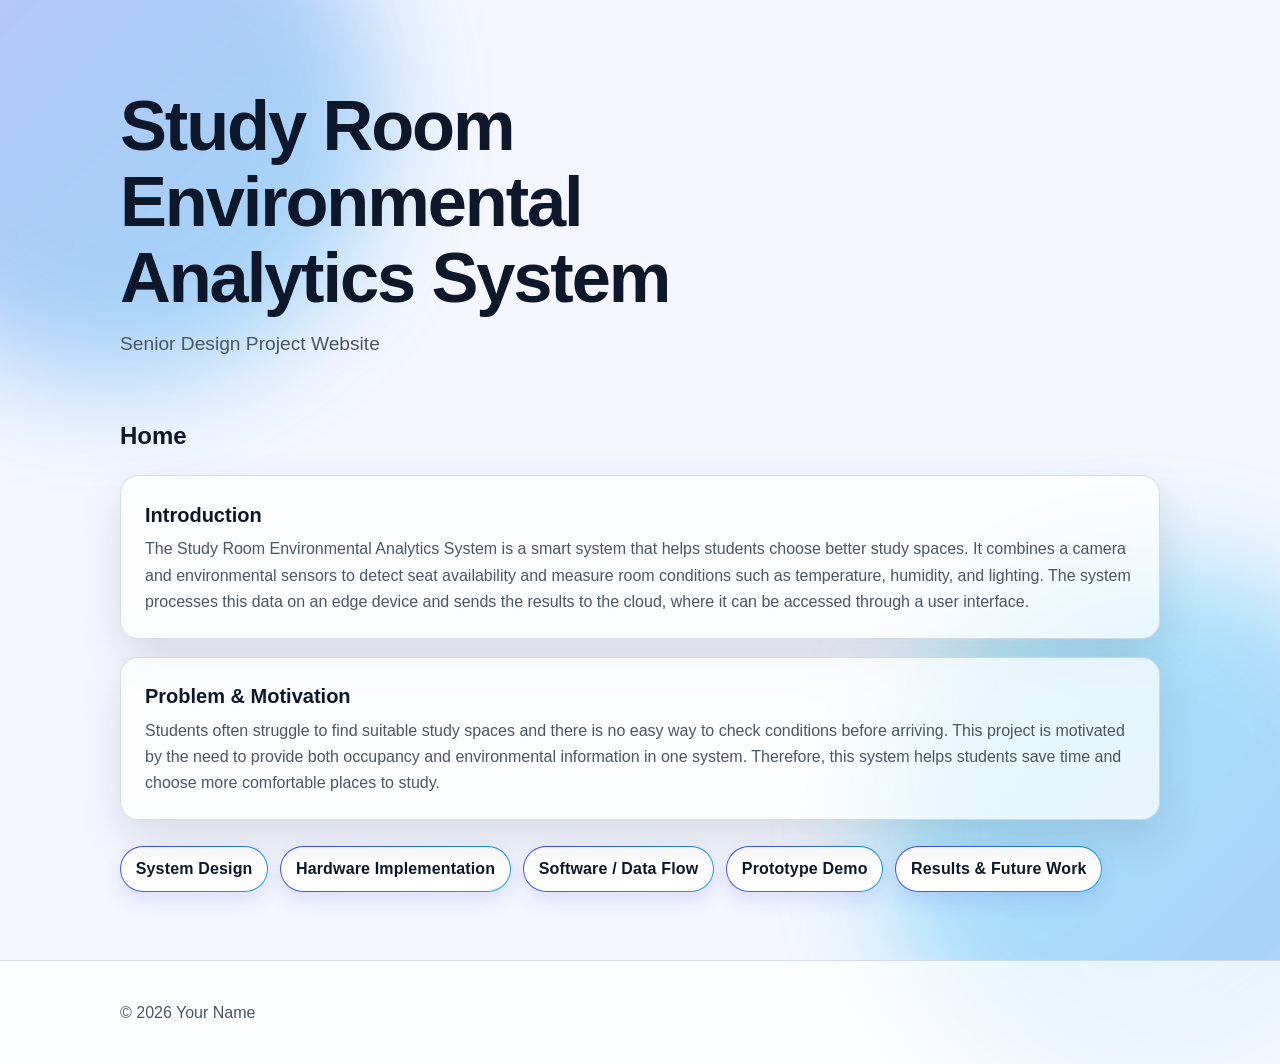
==== index.html @ 7c63a59d "Add files via upload" ====
<!doctype html>
<html lang="en">
  <head>
    <meta charset="UTF-8" />
    <meta name="viewport" content="width=device-width, initial-scale=1.0" />
    <title>Study Room Environmental Analytics System</title>
    <link rel="stylesheet" href="./styles.css" />
  </head>
  <body>
    <header class="site-header">
      <div class="container">
        <h1 class="site-title">Study Room Environmental Analytics System</h1>
        <p class="site-subtitle">Senior Design Project Website</p>
      </div>
    </header>

    <main class="container">
      <section class="overview" aria-labelledby="overview-heading">
        <h2 id="overview-heading">Home</h2>

        <div class="content-card">
          <h3>Introduction</h3>
          <p>
            The Study Room Environmental Analytics System is a smart system that helps students choose better study spaces. It combines a camera and environmental sensors to detect seat availability and measure room conditions such as temperature, humidity, and lighting.
            The system processes this data on an edge device and sends the results to the cloud, where it can be accessed through a user interface. 
          </p>
        </div>

        <div class="content-card">
          <h3>Problem &amp; Motivation</h3>
          <p>
            Students often struggle to find suitable study spaces and there is
            no easy way to check conditions before arriving. This project is
            motivated by the need to provide both occupancy and environmental
            information in one system. Therefore, this system helps students
            save time and choose more comfortable places to study.
          </p>
        </div>

        <nav class="section-nav" aria-label="Project Sections">
          <a class="button nav-button" href="./system-design.html"
            >System Design</a
          >
          <a class="button nav-button" href="./hardware-implementation.html"
            >Hardware Implementation</a
          >
          <a class="button nav-button" href="./software-data-flow.html"
            >Software / Data Flow</a
          >
          <a class="button nav-button" href="./prototype-demo.html"
            >Prototype Demo</a
          >
          <a class="button nav-button" href="./results-future-work.html"
            >Results &amp; Future Work</a
          >
        </nav>
      </section>
    </main>

    <footer class="site-footer">
      <div class="container">
        <p>&copy; <span id="year"></span> Your Name</p>
      </div>
    </footer>

    <script src="./script.js"></script>
  </body>
</html>
---- styles.css ----
:root {
  --bg: #f4f7ff;
  --surface: rgba(255, 255, 255, 0.72);
  --surface-solid: #ffffff;
  --text: #0f172a;
  --muted: #4b5563;
  --border: rgba(148, 163, 184, 0.35);
  --accent: #4f46e5;
  --accent-2: #0ea5e9;
  --shadow: 0 18px 45px rgba(15, 23, 42, 0.12);
}

* {
  box-sizing: border-box;
}

body {
  margin: 0;
  font-family: Inter, -apple-system, BlinkMacSystemFont, "Segoe UI", sans-serif;
  line-height: 1.65;
  background: var(--bg);
  color: var(--text);
  position: relative;
  overflow-x: hidden;
}

body::before,
body::after {
  content: "";
  position: fixed;
  z-index: -1;
  width: 34rem;
  height: 34rem;
  border-radius: 999px;
  filter: blur(55px);
  opacity: 0.38;
}

body::before {
  background: linear-gradient(135deg, #6366f1, #0ea5e9);
  top: -10rem;
  left: -10rem;
}

body::after {
  background: linear-gradient(135deg, #22d3ee, #3b82f6);
  bottom: -13rem;
  right: -9rem;
}

.container {
  width: min(100% - 2rem, 1040px);
  margin-inline: auto;
}

.site-header {
  padding: 5.5rem 0 2.25rem;
}

.site-title {
  margin: 0;
  font-size: clamp(2.4rem, 6vw, 4.4rem);
  max-width: 18ch;
  letter-spacing: -0.03em;
  line-height: 1.08;
  text-wrap: balance;
}

.site-subtitle {
  margin: 0.75rem 0 0;
  color: var(--muted);
  font-size: clamp(1rem, 2vw, 1.2rem);
}

.section-heading {
  display: flex;
  justify-content: space-between;
  align-items: center;
  gap: 1rem;
  margin-bottom: 1.2rem;
}

.overview {
  padding-bottom: 4.25rem;
}

.content-card {
  background: var(--surface);
  border: 1px solid var(--border);
  backdrop-filter: blur(10px);
  border-radius: 18px;
  padding: 1.4rem 1.5rem;
  margin-bottom: 1.1rem;
  box-shadow: var(--shadow);
}

.content-card h3 {
  margin: 0 0 0.3rem;
  font-size: 1.25rem;
}

.content-card p {
  color: var(--muted);
  margin: 0;
}

.button {
  border: 1px solid transparent;
  background: linear-gradient(var(--surface-solid), var(--surface-solid))
      padding-box,
    linear-gradient(135deg, var(--accent), var(--accent-2)) border-box;
  color: var(--text);
  padding: 0.56rem 0.92rem;
  border-radius: 999px;
  cursor: pointer;
  transition: transform 0.2s ease, box-shadow 0.2s ease, filter 0.2s ease;
  box-shadow: 0 8px 20px rgba(79, 70, 229, 0.14);
}

.button:hover {
  transform: translateY(-1px);
  filter: brightness(1.02);
  box-shadow: 0 12px 24px rgba(79, 70, 229, 0.2);
}

.section-nav {
  display: flex;
  flex-wrap: wrap;
  gap: 0.75rem;
  margin-top: 1.6rem;
}

.nav-button {
  text-decoration: none;
  font-weight: 600;
  letter-spacing: 0.01em;
}

.top-nav {
  display: flex;
  flex-wrap: wrap;
  gap: 0.75rem;
  padding: 0 0 1.8rem;
}

.content-section {
  padding: 2.15rem 0;
  border-top: 1px solid var(--border);
}

.content-section h2 {
  margin: 0 0 0.45rem;
  font-size: clamp(1.5rem, 3.4vw, 2.1rem);
}

.content-section p {
  color: var(--muted);
  max-width: 70ch;
  margin: 0;
}

.timeline {
  margin-top: 1.2rem;
  display: flex;
  flex-direction: column;
  gap: 1.4rem;
  max-width: 640px;
}

.timeline-item {
  position: relative;
  display: flex;
  flex-direction: column;
  align-items: center;
  text-align: center;
}

.timeline-item:not(:last-child)::after {
  content: "↓";
  position: absolute;
  left: 50%;
  transform: translateX(-50%);
  bottom: -1.05rem;
  font-size: 1.35rem;
  line-height: 1;
  color: color-mix(in srgb, var(--accent) 78%, var(--accent-2));
  text-shadow: 0 4px 10px rgba(79, 70, 229, 0.25);
}

.timeline-node {
  display: block;
  min-width: 260px;
  padding: 0.8rem 1.2rem;
  border-radius: 14px;
  border: 1px solid var(--border);
  background: linear-gradient(
    135deg,
    color-mix(in srgb, var(--accent) 12%, var(--surface-solid)),
    color-mix(in srgb, var(--accent-2) 8%, var(--surface-solid))
  );
  box-shadow: var(--shadow);
  font-weight: 700;
}

.timeline-note {
  margin: 0.55rem 0 0;
  color: var(--muted);
  max-width: 38ch;
}

.site-footer {
  border-top: 1px solid var(--border);
  padding: 1.4rem 0;
  color: var(--muted);
  background: color-mix(in srgb, var(--surface-solid) 75%, transparent);
}

body.dark-theme {
  --bg: #070b16;
  --surface: rgba(15, 23, 42, 0.68);
  --surface-solid: #0f172a;
  --text: #e2e8f0;
  --muted: #93a4bd;
  --border: rgba(100, 116, 139, 0.32);
  --accent: #818cf8;
  --accent-2: #22d3ee;
  --shadow: 0 24px 50px rgba(2, 6, 23, 0.45);
}

@media (max-width: 760px) {
  .site-header {
    padding-top: 4.4rem;
  }

  .section-heading {
    align-items: flex-start;
    flex-direction: column;
  }

  .timeline-node {
    min-width: 0;
    width: 100%;
  }

  .timeline-item:not(:last-child)::after {
    bottom: -1.1rem;
  }

  .timeline-note {
    margin-left: 0;
  }
}
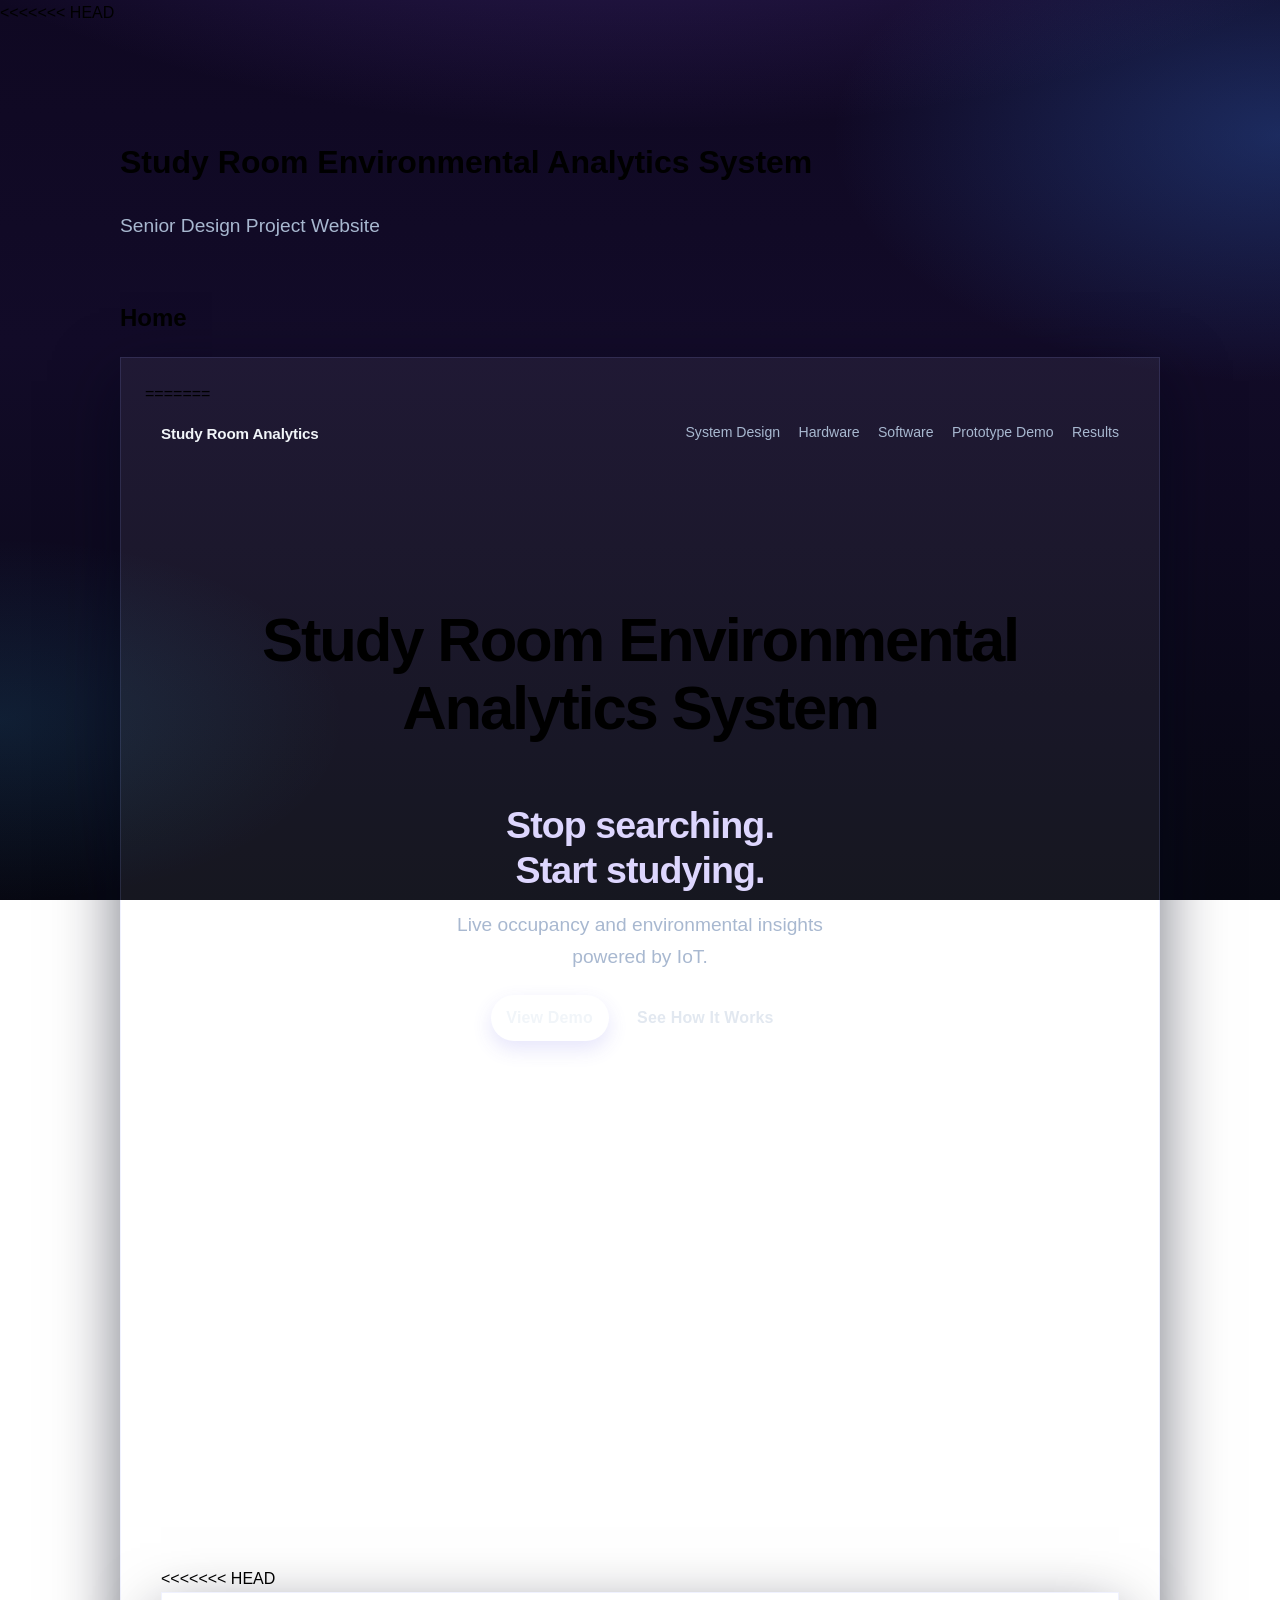
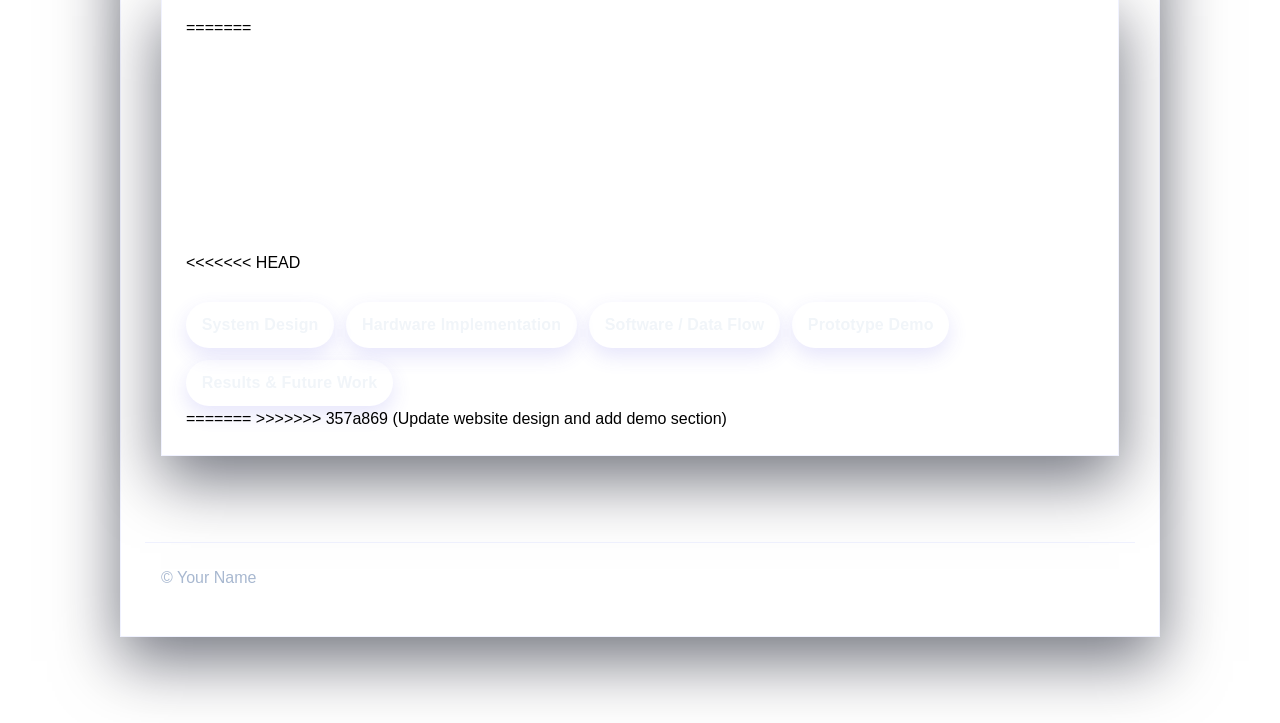
==== commit 841c9c56: "Add files via upload" ====
--- a/index.html
+++ b/index.html
@@ -6,6 +6,7 @@
     <title>Study Room Environmental Analytics System</title>
     <link rel="stylesheet" href="./styles.css" />
   </head>
+<<<<<<< HEAD
   <body>
     <header class="site-header">
       <div class="container">
@@ -19,6 +20,58 @@
         <h2 id="overview-heading">Home</h2>
 
         <div class="content-card">
+=======
+  <body class="page-home">
+    <header class="home-topbar">
+      <div class="container home-topbar-inner">
+        <a class="home-brand" href="./index.html">Study Room Analytics</a>
+        <nav class="home-topnav" aria-label="Main navigation">
+          <a href="./system-design.html">System Design</a>
+          <a href="./hardware-implementation.html">Hardware</a>
+          <a href="./software-data-flow.html">Software</a>
+          <a href="./prototype-demo.html">Prototype Demo</a>
+          <a href="./results-future-work.html">Results</a>
+        </nav>
+      </div>
+    </header>
+
+    <section class="home-hero-section hero-enter" aria-labelledby="home-hero-title">
+      <div class="container home-hero">
+        <h1 id="home-hero-title" class="site-title home-main-title">
+          Study Room Environmental Analytics System
+        </h1>
+        <p class="home-quote">
+          <span class="home-quote-line">Stop searching.</span>
+          <span class="home-quote-line">Start studying.</span>
+        </p>
+        <p class="site-subtitle home-hero-tagline">
+          Live occupancy and environmental insights powered by IoT.
+        </p>
+        <div class="hero-actions">
+          <a class="button nav-button" href="./prototype-demo.html#app-demo"
+            >View Demo</a
+          >
+          <a class="button nav-button ghost-button" href="#how-it-works"
+            >See How It Works</a
+          >
+        </div>
+      </div>
+    </section>
+
+    <main class="container">
+      <section class="overview" aria-labelledby="overview-heading">
+        <h2 id="overview-heading" class="reveal-on-scroll">Home</h2>
+
+        <div id="how-it-works" class="how-it-works reveal-on-scroll">
+          <p>
+            Camera + sensors at the edge, summarized counts in the cloud, instant
+            view on your phone—pick a room before you cross campus.
+          </p>
+          <a class="text-link" href="./system-design.html">Explore full architecture →</a>
+        </div>
+
+        <div class="content-card reveal-on-scroll">
+>>>>>>> 357a869 (Update website design and add demo section)
           <h3>Introduction</h3>
           <p>
             The Study Room Environmental Analytics System is a smart system that helps students choose better study spaces. It combines a camera and environmental sensors to detect seat availability and measure room conditions such as temperature, humidity, and lighting.
@@ -26,7 +79,11 @@
           </p>
         </div>
 
+<<<<<<< HEAD
         <div class="content-card">
+=======
+        <div class="content-card reveal-on-scroll">
+>>>>>>> 357a869 (Update website design and add demo section)
           <h3>Problem &amp; Motivation</h3>
           <p>
             Students often struggle to find suitable study spaces and there is
@@ -36,6 +93,7 @@
             save time and choose more comfortable places to study.
           </p>
         </div>
+<<<<<<< HEAD
 
         <nav class="section-nav" aria-label="Project Sections">
           <a class="button nav-button" href="./system-design.html"
@@ -54,6 +112,8 @@
             >Results &amp; Future Work</a
           >
         </nav>
+=======
+>>>>>>> 357a869 (Update website design and add demo section)
       </section>
     </main>
 
--- a/styles.css
+++ b/styles.css
@@ -1,4 +1,5 @@
 :root {
+<<<<<<< HEAD
   --bg: #f4f7ff;
   --surface: rgba(255, 255, 255, 0.72);
   --surface-solid: #ffffff;
@@ -8,6 +9,20 @@
   --accent: #4f46e5;
   --accent-2: #0ea5e9;
   --shadow: 0 18px 45px rgba(15, 23, 42, 0.12);
+=======
+  --bg: #0b0618;
+  --surface: rgba(255, 255, 255, 0.06);
+  --surface-solid: #14101f;
+  --text: #f1f5f9;
+  --muted: #a8b8d0;
+  --border: rgba(148, 163, 255, 0.14);
+  --accent: #a78bfa;
+  --accent-2: #38bdf8;
+  --shadow: 0 24px 60px rgba(2, 6, 23, 0.55);
+  --edge: #3b82f6;
+  --cloud: #8b5cf6;
+  --user: #34d399;
+>>>>>>> 357a869 (Update website design and add demo section)
 }
 
 * {
@@ -18,17 +33,35 @@
   margin: 0;
   font-family: Inter, -apple-system, BlinkMacSystemFont, "Segoe UI", sans-serif;
   line-height: 1.65;
+<<<<<<< HEAD
   background: var(--bg);
+=======
+  background-color: var(--bg);
+  background-image:
+    radial-gradient(ellipse 130% 90% at 50% -35%, rgba(139, 92, 246, 0.42), transparent 55%),
+    radial-gradient(ellipse 70% 55% at 100% 15%, rgba(59, 130, 246, 0.28), transparent 50%),
+    radial-gradient(ellipse 60% 45% at 0% 80%, rgba(56, 189, 248, 0.12), transparent 45%),
+    linear-gradient(180deg, #0f0822 0%, #120b28 38%, #070812 100%);
+  background-attachment: fixed;
+>>>>>>> 357a869 (Update website design and add demo section)
   color: var(--text);
   position: relative;
   overflow-x: hidden;
 }
 
+<<<<<<< HEAD
+=======
+html {
+  scroll-behavior: smooth;
+}
+
+>>>>>>> 357a869 (Update website design and add demo section)
 body::before,
 body::after {
   content: "";
   position: fixed;
   z-index: -1;
+<<<<<<< HEAD
   width: 34rem;
   height: 34rem;
   border-radius: 999px;
@@ -46,6 +79,26 @@
   background: linear-gradient(135deg, #22d3ee, #3b82f6);
   bottom: -13rem;
   right: -9rem;
+=======
+  width: 38rem;
+  height: 38rem;
+  border-radius: 999px;
+  filter: blur(72px);
+  opacity: 0.28;
+  pointer-events: none;
+}
+
+body::before {
+  background: linear-gradient(135deg, #7c3aed, #2563eb);
+  top: -12rem;
+  left: -14rem;
+}
+
+body::after {
+  background: linear-gradient(135deg, #22d3ee, #6366f1);
+  bottom: -14rem;
+  right: -12rem;
+>>>>>>> 357a869 (Update website design and add demo section)
 }
 
 .container {
@@ -57,6 +110,138 @@
   padding: 5.5rem 0 2.25rem;
 }
 
+<<<<<<< HEAD
+=======
+.page-home .home-topbar {
+  position: sticky;
+  top: 0;
+  z-index: 100;
+  border-bottom: 1px solid var(--border);
+  background: rgba(11, 6, 24, 0.72);
+  backdrop-filter: blur(14px);
+  -webkit-backdrop-filter: blur(14px);
+}
+
+.page-home .home-topbar-inner {
+  display: flex;
+  align-items: center;
+  justify-content: space-between;
+  gap: 1.25rem;
+  padding-block: 0.85rem 0.9rem;
+}
+
+.page-home .home-brand {
+  flex-shrink: 0;
+  font-weight: 700;
+  font-size: 0.95rem;
+  letter-spacing: -0.01em;
+  color: var(--text);
+  text-decoration: none;
+  transition: color 0.2s ease;
+}
+
+.page-home .home-brand:hover {
+  color: #c4b5fd;
+}
+
+.page-home .home-topnav {
+  display: flex;
+  flex-wrap: wrap;
+  align-items: center;
+  justify-content: flex-end;
+  gap: 0.35rem 1.15rem;
+}
+
+.page-home .home-topnav a {
+  font-size: 0.88rem;
+  font-weight: 500;
+  color: var(--muted);
+  text-decoration: none;
+  transition: color 0.2s ease;
+}
+
+.page-home .home-topnav a:hover {
+  color: var(--text);
+}
+
+.page-home .home-hero-section {
+  display: flex;
+  align-items: center;
+  justify-content: center;
+  min-height: min(72vh, 44rem);
+  padding: clamp(2.5rem, 8vh, 5rem) 0 clamp(2rem, 6vh, 3.5rem);
+  text-align: center;
+}
+
+.page-home .home-hero {
+  max-width: 52rem;
+  margin-inline: auto;
+}
+
+.page-home .home-main-title {
+  max-width: none;
+  margin-inline: auto;
+  font-size: clamp(2.15rem, 5.2vw, 3.85rem);
+  font-weight: 800;
+  line-height: 1.1;
+  letter-spacing: -0.035em;
+  text-wrap: balance;
+}
+
+.page-home .home-quote {
+  margin: 1.35rem 0 0;
+  font-size: clamp(1.45rem, 3.2vw, 2.35rem);
+  font-weight: 700;
+  letter-spacing: -0.025em;
+  line-height: 1.2;
+  color: #ddd6fe;
+}
+
+.page-home .home-quote-line {
+  display: block;
+}
+
+.page-home .home-hero-tagline {
+  margin: 1rem auto 0;
+  max-width: 40ch;
+}
+
+.page-home .hero-actions {
+  justify-content: center;
+}
+
+.hero-copy .site-title {
+  font-size: clamp(2.6rem, 6.5vw, 4.75rem);
+  font-weight: 800;
+  max-width: 14ch;
+}
+
+.hero-headline-line {
+  display: block;
+}
+
+.eyebrow {
+  display: inline-block;
+  margin: 0 0 0.6rem;
+  padding: 0.2rem 0.65rem;
+  border-radius: 999px;
+  background: rgba(167, 139, 250, 0.12);
+  border: 1px solid var(--border);
+  color: #c4b5fd;
+  font-weight: 700;
+  letter-spacing: 0.03em;
+  text-transform: uppercase;
+  font-size: 0.78rem;
+}
+
+.hero-actions {
+  margin-top: 1.4rem;
+  display: flex;
+  flex-wrap: wrap;
+  gap: 0.8rem;
+}
+
+>>>>>>> 357a869 (Update website design and add demo section)
 .site-title {
   margin: 0;
   font-size: clamp(2.4rem, 6vw, 4.4rem);
@@ -70,6 +255,10 @@
   margin: 0.75rem 0 0;
   color: var(--muted);
   font-size: clamp(1rem, 2vw, 1.2rem);
+<<<<<<< HEAD
+=======
+  max-width: 34ch;
+>>>>>>> 357a869 (Update website design and add demo section)
 }
 
 .section-heading {
@@ -87,11 +276,25 @@
 .content-card {
   background: var(--surface);
   border: 1px solid var(--border);
+<<<<<<< HEAD
   backdrop-filter: blur(10px);
+=======
+  backdrop-filter: blur(16px);
+  -webkit-backdrop-filter: blur(16px);
+>>>>>>> 357a869 (Update website design and add demo section)
   border-radius: 18px;
   padding: 1.4rem 1.5rem;
   margin-bottom: 1.1rem;
   box-shadow: var(--shadow);
+<<<<<<< HEAD
+=======
+  transition: transform 0.25s ease, box-shadow 0.25s ease;
+}
+
+.content-card:hover {
+  transform: translateY(-4px);
+  box-shadow: 0 22px 40px rgba(15, 23, 42, 0.18);
+>>>>>>> 357a869 (Update website design and add demo section)
 }
 
 .content-card h3 {
@@ -106,6 +309,7 @@
 
 .button {
   border: 1px solid transparent;
+<<<<<<< HEAD
   background: linear-gradient(var(--surface-solid), var(--surface-solid))
       padding-box,
     linear-gradient(135deg, var(--accent), var(--accent-2)) border-box;
@@ -121,6 +325,379 @@
   transform: translateY(-1px);
   filter: brightness(1.02);
   box-shadow: 0 12px 24px rgba(79, 70, 229, 0.2);
+=======
+  background: linear-gradient(135deg, #8b5cf6 0%, #6366f1 45%, #0ea5e9 100%);
+  color: #ffffff;
+  padding: 0.62rem 1.15rem;
+  border-radius: 999px;
+  cursor: pointer;
+  transition:
+    transform 0.22s ease,
+    box-shadow 0.22s ease,
+    filter 0.22s ease;
+  box-shadow: 0 10px 28px rgba(99, 102, 241, 0.35);
+}
+
+.button:hover {
+  transform: translateY(-2px);
+  filter: brightness(1.06);
+  box-shadow: 0 16px 36px rgba(99, 102, 241, 0.42);
+}
+
+.ghost-button {
+  background: transparent;
+  border: 1px solid rgba(255, 255, 255, 0.28);
+  color: #e2e8f0;
+  box-shadow: none;
+}
+
+.ghost-button:hover {
+  background: rgba(255, 255, 255, 0.06);
+  filter: none;
+  box-shadow: 0 8px 24px rgba(0, 0, 0, 0.2);
+}
+
+.how-it-works {
+  margin-bottom: 1.25rem;
+  padding: 1.15rem 1.35rem;
+  border-radius: 18px;
+  border: 1px solid var(--border);
+  background: var(--surface);
+  backdrop-filter: blur(16px);
+  -webkit-backdrop-filter: blur(16px);
+  box-shadow: var(--shadow);
+}
+
+.how-it-works p {
+  margin: 0 0 0.65rem;
+  color: var(--muted);
+  font-size: 0.98rem;
+  max-width: 62ch;
+  line-height: 1.55;
+}
+
+.text-link {
+  display: inline-block;
+  font-weight: 600;
+  font-size: 0.92rem;
+  color: #7dd3fc;
+  text-decoration: none;
+  transition: color 0.2s ease, transform 0.2s ease;
+}
+
+.text-link:hover {
+  color: #bae6fd;
+  transform: translateX(3px);
+}
+
+.reveal-on-scroll {
+  opacity: 0;
+  transform: translateY(22px);
+  transition:
+    opacity 0.65s ease,
+    transform 0.65s ease;
+}
+
+.reveal-on-scroll.is-visible {
+  opacity: 1;
+  transform: translateY(0);
+}
+
+/* Prototype page — mobile app preview inside phone frame */
+.demo-phone-wrap {
+  margin-top: 1.75rem;
+  display: flex;
+  justify-content: center;
+}
+
+.demo-phone {
+  width: min(100%, 320px);
+  padding: 14px 12px 18px;
+  border-radius: 38px;
+  background: linear-gradient(165deg, #334155 0%, #0f172a 50%, #1e293b 100%);
+  box-shadow:
+    0 28px 55px rgba(15, 23, 42, 0.35),
+    inset 0 1px 0 rgba(255, 255, 255, 0.08);
+}
+
+.demo-phone-speaker {
+  width: 72px;
+  height: 6px;
+  margin: 0 auto 10px;
+  border-radius: 999px;
+  background: rgba(255, 255, 255, 0.12);
+}
+
+.demo-phone-screen {
+  border-radius: 28px;
+  overflow: hidden;
+  background: #eef2f7;
+  padding: 0;
+  min-height: 560px;
+  display: flex;
+  flex-direction: column;
+}
+
+.app-status-bar {
+  display: flex;
+  align-items: center;
+  justify-content: space-between;
+  padding: 10px 18px 6px;
+  background: #ffffff;
+  flex-shrink: 0;
+}
+
+.app-status-time {
+  font-size: 0.94rem;
+  font-weight: 600;
+  letter-spacing: -0.02em;
+  color: #111827;
+}
+
+.app-status-icons {
+  display: flex;
+  align-items: center;
+  gap: 8px;
+}
+
+.fake-signal {
+  display: inline-flex;
+  align-items: flex-end;
+  gap: 2px;
+  height: 12px;
+}
+
+.fake-signal i {
+  display: block;
+  width: 3px;
+  border-radius: 1px;
+  background: #111827;
+}
+
+.fake-signal i:nth-child(1) {
+  height: 4px;
+}
+.fake-signal i:nth-child(2) {
+  height: 6px;
+}
+.fake-signal i:nth-child(3) {
+  height: 8px;
+}
+.fake-signal i:nth-child(4) {
+  height: 10px;
+}
+
+.fake-wifi {
+  flex-shrink: 0;
+  opacity: 0.92;
+}
+
+.fake-battery {
+  display: inline-flex;
+  align-items: center;
+  width: 24px;
+  height: 11px;
+  border: 1.5px solid #111827;
+  border-radius: 3px;
+  padding: 1px;
+  position: relative;
+  box-sizing: border-box;
+}
+
+.fake-battery::after {
+  content: "";
+  position: absolute;
+  right: -4px;
+  top: 50%;
+  transform: translateY(-50%);
+  width: 2px;
+  height: 5px;
+  background: #111827;
+  border-radius: 0 1px 1px 0;
+}
+
+.fake-battery-level {
+  display: block;
+  height: 100%;
+  width: 72%;
+  border-radius: 1px;
+  background: #111827;
+}
+
+.demo-tabs-hint {
+  margin: 0;
+  padding: 4px 12px 8px;
+  text-align: center;
+  font-size: 0.72rem;
+  color: #94a3b8;
+  letter-spacing: 0.02em;
+  background: #ffffff;
+  flex-shrink: 0;
+}
+
+.app-preview-body {
+  flex: 1;
+  overflow-y: auto;
+  padding: 10px 12px 12px;
+  display: flex;
+  flex-direction: column;
+  gap: 10px;
+  min-height: 0;
+  background: #eef2f7;
+}
+
+.app-preview-header {
+  background: linear-gradient(145deg, #dbeafe 0%, #bfdbfe 100%);
+  border-radius: 16px;
+  padding: 14px 14px 12px;
+  box-shadow: 0 4px 14px rgba(37, 99, 235, 0.12);
+}
+
+.app-preview-team {
+  display: block;
+  font-size: 0.72rem;
+  font-weight: 700;
+  color: #2563eb;
+  letter-spacing: 0.02em;
+  margin-bottom: 4px;
+}
+
+.app-preview-title {
+  margin: 0;
+  font-size: 1.35rem;
+  font-weight: 800;
+  letter-spacing: -0.02em;
+  color: #0c2461;
+  line-height: 1.15;
+}
+
+.app-preview-tagline {
+  margin: 6px 0 0;
+  font-size: 0.78rem;
+  color: #64748b;
+  line-height: 1.4;
+}
+
+.app-room-card {
+  background: #ffffff;
+  border-radius: 14px;
+  padding: 12px 14px;
+  box-shadow: 0 2px 12px rgba(15, 23, 42, 0.06);
+  border: 1px solid rgba(148, 163, 184, 0.25);
+  transition: transform 0.2s ease, box-shadow 0.2s ease;
+}
+
+.app-room-card:hover {
+  transform: translateY(-2px);
+  box-shadow: 0 8px 22px rgba(15, 23, 42, 0.1);
+}
+
+.app-room-card-top {
+  display: flex;
+  align-items: flex-start;
+  justify-content: space-between;
+  gap: 8px;
+  margin-bottom: 8px;
+}
+
+.app-room-name {
+  margin: 0;
+  font-size: 1rem;
+  font-weight: 800;
+  color: #111827;
+}
+
+.app-badge {
+  flex-shrink: 0;
+  font-size: 0.68rem;
+  font-weight: 700;
+  padding: 4px 10px;
+  border-radius: 999px;
+}
+
+.app-badge-available {
+  background: #dcfce7;
+  color: #15803d;
+}
+
+.app-badge-limited {
+  background: #ffedd5;
+  color: #c2410c;
+}
+
+.app-room-meta {
+  margin: 0;
+  font-size: 0.78rem;
+  color: #64748b;
+}
+
+.app-room-seats {
+  margin: 10px 0 2px;
+  font-size: 0.82rem;
+  color: #475569;
+}
+
+.app-room-seats strong {
+  font-size: 1rem;
+  font-weight: 800;
+  color: #111827;
+}
+
+.app-room-occupied {
+  margin: 0 0 10px;
+  font-size: 0.72rem;
+  color: #94a3b8;
+}
+
+.app-progress {
+  height: 6px;
+  border-radius: 999px;
+  background: #e5e7eb;
+  overflow: hidden;
+}
+
+.app-progress-fill {
+  height: 100%;
+  border-radius: 999px;
+  background: transparent;
+  transition: width 0.35s ease;
+}
+
+.app-progress-fill-busy {
+  background: #c4713d;
+}
+
+.app-room-tap {
+  margin: 10px 0 0;
+  font-size: 0.7rem;
+  color: #94a3b8;
+  text-align: center;
+}
+
+.app-preview-nav-bar {
+  flex-shrink: 0;
+  display: flex;
+  flex-direction: column;
+  align-items: center;
+  justify-content: center;
+  gap: 2px;
+  padding: 12px 12px 18px;
+  background: #ffffff;
+  border-top: 1px solid #e5e7eb;
+  color: #2563eb;
+  font-size: 0.72rem;
+  font-weight: 600;
+}
+
+.app-preview-nav-icon {
+  font-size: 0.55rem;
+  line-height: 1;
+  opacity: 0.9;
+}
+
+.app-preview-nav-label {
+  letter-spacing: 0.02em;
+>>>>>>> 357a869 (Update website design and add demo section)
 }
 
 .section-nav {
@@ -143,6 +720,44 @@
   padding: 0 0 1.8rem;
 }
 
+<<<<<<< HEAD
+=======
+.top-nav .button,
+.section-nav .button {
+  background: rgba(255, 255, 255, 0.06);
+  border: 1px solid var(--border);
+  color: var(--text);
+  box-shadow: none;
+}
+
+.top-nav .button:hover,
+.section-nav .button:hover {
+  transform: translateY(-2px);
+  background: rgba(255, 255, 255, 0.1);
+  filter: none;
+  box-shadow: 0 12px 28px rgba(0, 0, 0, 0.25);
+}
+
+.hero-enter {
+  animation: hero-enter 0.85s ease both;
+}
+
+.hero-enter-delay {
+  animation-delay: 0.18s;
+}
+
+@keyframes hero-enter {
+  from {
+    opacity: 0;
+    transform: translateY(20px);
+  }
+  to {
+    opacity: 1;
+    transform: translateY(0);
+  }
+}
+
+>>>>>>> 357a869 (Update website design and add demo section)
 .content-section {
   padding: 2.15rem 0;
   border-top: 1px solid var(--border);
@@ -159,6 +774,28 @@
   margin: 0;
 }
 
+<<<<<<< HEAD
+=======
+.demo-subheading {
+  margin: 2rem 0 0.45rem;
+  font-size: 1.28rem;
+  font-weight: 700;
+  color: var(--text);
+}
+
+.demo-subheading:first-of-type {
+  margin-top: 1.35rem;
+}
+
+.demo-lead {
+  margin: 0 0 1rem;
+  font-size: 0.95rem;
+  color: var(--muted);
+  max-width: 68ch;
+  line-height: 1.55;
+}
+
+>>>>>>> 357a869 (Update website design and add demo section)
 .timeline {
   margin-top: 1.2rem;
   display: flex;
@@ -185,6 +822,10 @@
   line-height: 1;
   color: color-mix(in srgb, var(--accent) 78%, var(--accent-2));
   text-shadow: 0 4px 10px rgba(79, 70, 229, 0.25);
+<<<<<<< HEAD
+=======
+  animation: flow 1.7s ease-in-out infinite;
+>>>>>>> 357a869 (Update website design and add demo section)
 }
 
 .timeline-node {
@@ -200,6 +841,32 @@
   );
   box-shadow: var(--shadow);
   font-weight: 700;
+<<<<<<< HEAD
+=======
+  transition: transform 0.2s ease, box-shadow 0.2s ease;
+}
+
+.timeline-node:hover {
+  transform: translateY(-2px);
+}
+
+.timeline-node.edge-node {
+  border-color: color-mix(in srgb, var(--edge) 45%, transparent);
+  background: color-mix(in srgb, var(--edge) 16%, var(--surface-solid));
+  color: color-mix(in srgb, var(--edge) 80%, var(--text));
+}
+
+.timeline-node.cloud-node {
+  border-color: color-mix(in srgb, var(--cloud) 45%, transparent);
+  background: color-mix(in srgb, var(--cloud) 16%, var(--surface-solid));
+  color: color-mix(in srgb, var(--cloud) 80%, var(--text));
+}
+
+.timeline-node.user-node {
+  border-color: color-mix(in srgb, var(--user) 45%, transparent);
+  background: color-mix(in srgb, var(--user) 16%, var(--surface-solid));
+  color: color-mix(in srgb, var(--user) 80%, var(--text));
+>>>>>>> 357a869 (Update website design and add demo section)
 }
 
 .timeline-note {
@@ -212,6 +879,7 @@
   border-top: 1px solid var(--border);
   padding: 1.4rem 0;
   color: var(--muted);
+<<<<<<< HEAD
   background: color-mix(in srgb, var(--surface-solid) 75%, transparent);
 }
 
@@ -225,6 +893,57 @@
   --accent: #818cf8;
   --accent-2: #22d3ee;
   --shadow: 0 24px 50px rgba(2, 6, 23, 0.45);
+=======
+  background: rgba(15, 12, 28, 0.65);
+  backdrop-filter: blur(12px);
+  -webkit-backdrop-filter: blur(12px);
+}
+
+@keyframes pulse {
+  0%,
+  100% {
+    transform: scale(0.94);
+    opacity: 0.8;
+  }
+  50% {
+    transform: scale(1.06);
+    opacity: 1;
+  }
+}
+
+@keyframes flow {
+  0%,
+  100% {
+    transform: translateX(-50%) translateY(0);
+    opacity: 0.7;
+  }
+  50% {
+    transform: translateX(-50%) translateY(3px);
+    opacity: 1;
+  }
+}
+
+@media (prefers-reduced-motion: reduce) {
+  html {
+    scroll-behavior: auto;
+  }
+
+  .hero-enter {
+    animation: none;
+    opacity: 1;
+    transform: none;
+  }
+
+  .reveal-on-scroll {
+    opacity: 1;
+    transform: none;
+    transition: none;
+  }
+
+  .timeline-item:not(:last-child)::after {
+    animation: none;
+  }
+>>>>>>> 357a869 (Update website design and add demo section)
 }
 
 @media (max-width: 760px) {
@@ -232,6 +951,30 @@
     padding-top: 4.4rem;
   }
 
+<<<<<<< HEAD
+=======
+  .page-home .home-topbar-inner {
+    flex-direction: column;
+    align-items: stretch;
+    gap: 0.75rem;
+    padding-block: 0.75rem;
+  }
+
+  .page-home .home-topnav {
+    justify-content: flex-start;
+    gap: 0.5rem 0.85rem;
+  }
+
+  .page-home .home-hero-section {
+    min-height: auto;
+    padding-top: 2rem;
+  }
+
+  .hero-copy .site-title {
+    max-width: none;
+  }
+
+>>>>>>> 357a869 (Update website design and add demo section)
   .section-heading {
     align-items: flex-start;
     flex-direction: column;
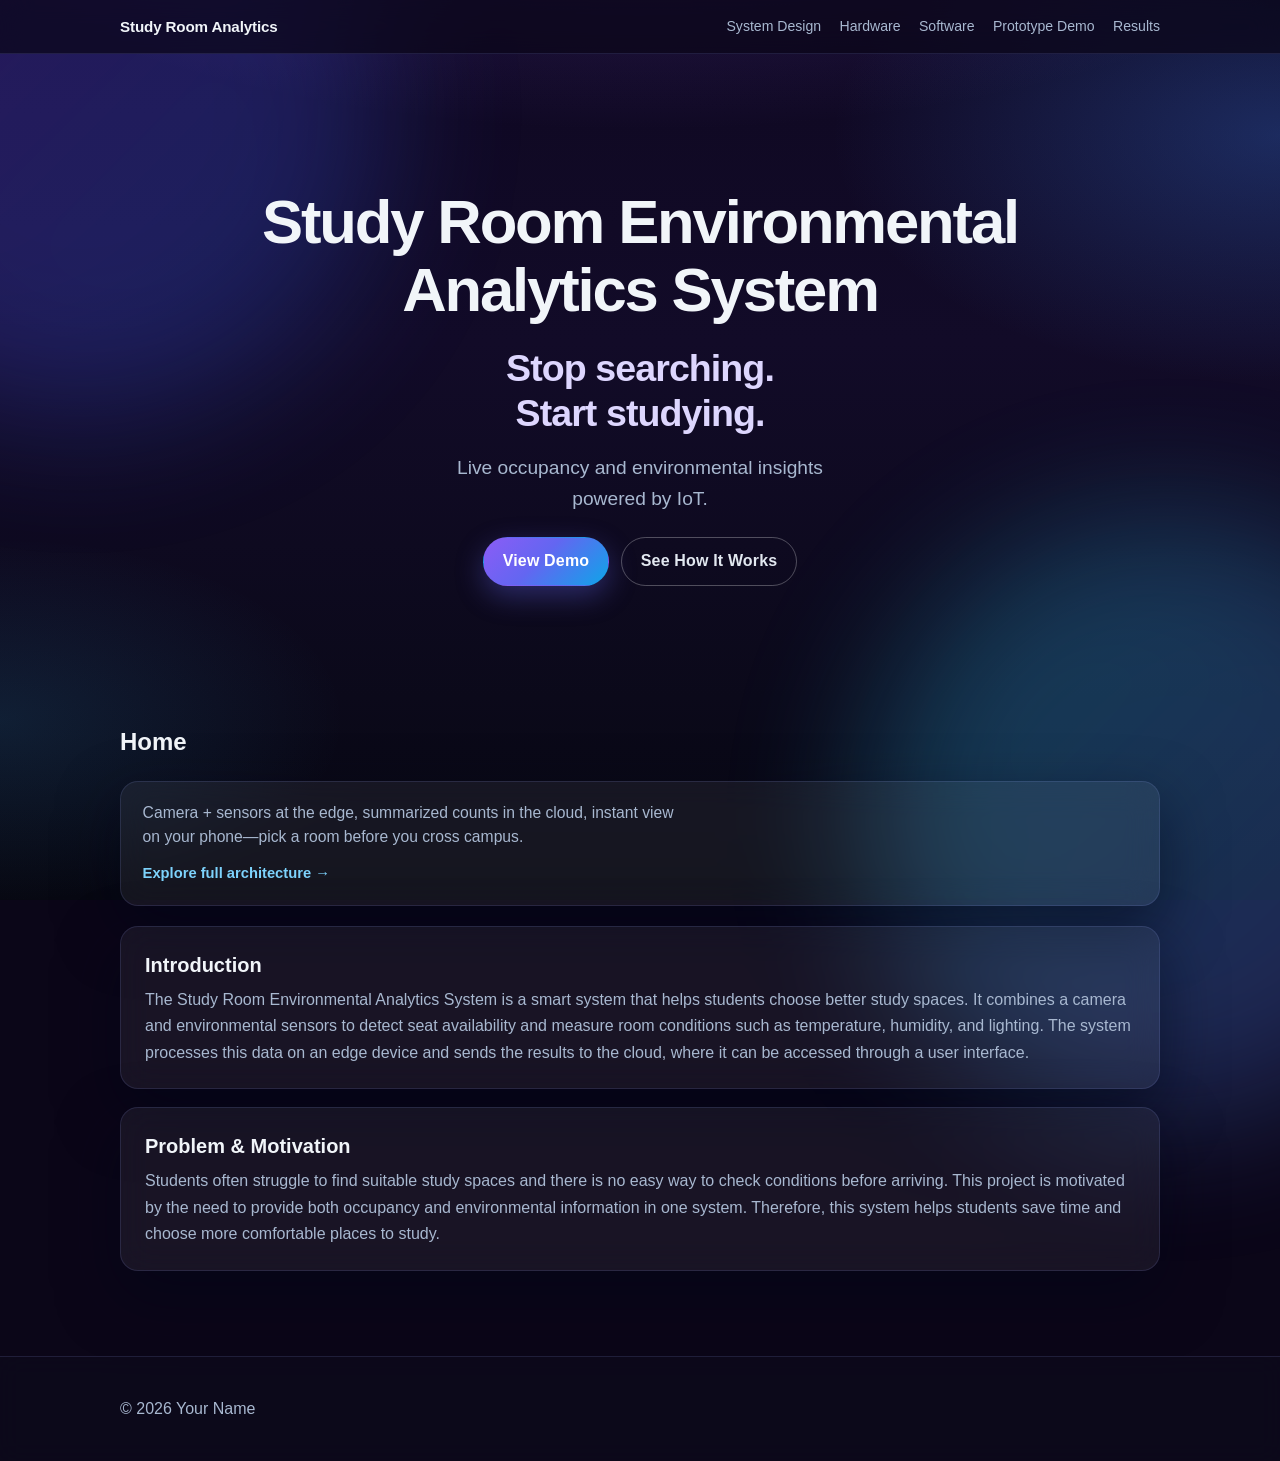
==== commit a80899fe: "Add files via upload" ====
--- a/index.html
+++ b/index.html
@@ -6,21 +6,6 @@
     <title>Study Room Environmental Analytics System</title>
     <link rel="stylesheet" href="./styles.css" />
   </head>
-<<<<<<< HEAD
-  <body>
-    <header class="site-header">
-      <div class="container">
-        <h1 class="site-title">Study Room Environmental Analytics System</h1>
-        <p class="site-subtitle">Senior Design Project Website</p>
-      </div>
-    </header>
-
-    <main class="container">
-      <section class="overview" aria-labelledby="overview-heading">
-        <h2 id="overview-heading">Home</h2>
-
-        <div class="content-card">
-=======
   <body class="page-home">
     <header class="home-topbar">
       <div class="container home-topbar-inner">
@@ -71,7 +56,6 @@
         </div>
 
         <div class="content-card reveal-on-scroll">
->>>>>>> 357a869 (Update website design and add demo section)
           <h3>Introduction</h3>
           <p>
             The Study Room Environmental Analytics System is a smart system that helps students choose better study spaces. It combines a camera and environmental sensors to detect seat availability and measure room conditions such as temperature, humidity, and lighting.
@@ -79,11 +63,7 @@
           </p>
         </div>
 
-<<<<<<< HEAD
-        <div class="content-card">
-=======
         <div class="content-card reveal-on-scroll">
->>>>>>> 357a869 (Update website design and add demo section)
           <h3>Problem &amp; Motivation</h3>
           <p>
             Students often struggle to find suitable study spaces and there is
@@ -93,27 +73,6 @@
             save time and choose more comfortable places to study.
           </p>
         </div>
-<<<<<<< HEAD
-
-        <nav class="section-nav" aria-label="Project Sections">
-          <a class="button nav-button" href="./system-design.html"
-            >System Design</a
-          >
-          <a class="button nav-button" href="./hardware-implementation.html"
-            >Hardware Implementation</a
-          >
-          <a class="button nav-button" href="./software-data-flow.html"
-            >Software / Data Flow</a
-          >
-          <a class="button nav-button" href="./prototype-demo.html"
-            >Prototype Demo</a
-          >
-          <a class="button nav-button" href="./results-future-work.html"
-            >Results &amp; Future Work</a
-          >
-        </nav>
-=======
->>>>>>> 357a869 (Update website design and add demo section)
       </section>
     </main>
 
--- a/styles.css
+++ b/styles.css
@@ -1,15 +1,4 @@
 :root {
-<<<<<<< HEAD
-  --bg: #f4f7ff;
-  --surface: rgba(255, 255, 255, 0.72);
-  --surface-solid: #ffffff;
-  --text: #0f172a;
-  --muted: #4b5563;
-  --border: rgba(148, 163, 184, 0.35);
-  --accent: #4f46e5;
-  --accent-2: #0ea5e9;
-  --shadow: 0 18px 45px rgba(15, 23, 42, 0.12);
-=======
   --bg: #0b0618;
   --surface: rgba(255, 255, 255, 0.06);
   --surface-solid: #14101f;
@@ -22,7 +11,6 @@
   --edge: #3b82f6;
   --cloud: #8b5cf6;
   --user: #34d399;
->>>>>>> 357a869 (Update website design and add demo section)
 }
 
 * {
@@ -33,9 +21,6 @@
   margin: 0;
   font-family: Inter, -apple-system, BlinkMacSystemFont, "Segoe UI", sans-serif;
   line-height: 1.65;
-<<<<<<< HEAD
-  background: var(--bg);
-=======
   background-color: var(--bg);
   background-image:
     radial-gradient(ellipse 130% 90% at 50% -35%, rgba(139, 92, 246, 0.42), transparent 55%),
@@ -43,43 +28,20 @@
     radial-gradient(ellipse 60% 45% at 0% 80%, rgba(56, 189, 248, 0.12), transparent 45%),
     linear-gradient(180deg, #0f0822 0%, #120b28 38%, #070812 100%);
   background-attachment: fixed;
->>>>>>> 357a869 (Update website design and add demo section)
   color: var(--text);
   position: relative;
   overflow-x: hidden;
 }
 
-<<<<<<< HEAD
-=======
 html {
   scroll-behavior: smooth;
 }
 
->>>>>>> 357a869 (Update website design and add demo section)
 body::before,
 body::after {
   content: "";
   position: fixed;
   z-index: -1;
-<<<<<<< HEAD
-  width: 34rem;
-  height: 34rem;
-  border-radius: 999px;
-  filter: blur(55px);
-  opacity: 0.38;
-}
-
-body::before {
-  background: linear-gradient(135deg, #6366f1, #0ea5e9);
-  top: -10rem;
-  left: -10rem;
-}
-
-body::after {
-  background: linear-gradient(135deg, #22d3ee, #3b82f6);
-  bottom: -13rem;
-  right: -9rem;
-=======
   width: 38rem;
   height: 38rem;
   border-radius: 999px;
@@ -98,7 +60,6 @@
   background: linear-gradient(135deg, #22d3ee, #6366f1);
   bottom: -14rem;
   right: -12rem;
->>>>>>> 357a869 (Update website design and add demo section)
 }
 
 .container {
@@ -110,8 +71,6 @@
   padding: 5.5rem 0 2.25rem;
 }
 
-<<<<<<< HEAD
-=======
 .page-home .home-topbar {
   position: sticky;
   top: 0;
@@ -241,7 +200,6 @@
   gap: 0.8rem;
 }
 
->>>>>>> 357a869 (Update website design and add demo section)
 .site-title {
   margin: 0;
   font-size: clamp(2.4rem, 6vw, 4.4rem);
@@ -255,10 +213,7 @@
   margin: 0.75rem 0 0;
   color: var(--muted);
   font-size: clamp(1rem, 2vw, 1.2rem);
-<<<<<<< HEAD
-=======
   max-width: 34ch;
->>>>>>> 357a869 (Update website design and add demo section)
 }
 
 .section-heading {
@@ -276,25 +231,18 @@
 .content-card {
   background: var(--surface);
   border: 1px solid var(--border);
-<<<<<<< HEAD
-  backdrop-filter: blur(10px);
-=======
   backdrop-filter: blur(16px);
   -webkit-backdrop-filter: blur(16px);
->>>>>>> 357a869 (Update website design and add demo section)
   border-radius: 18px;
   padding: 1.4rem 1.5rem;
   margin-bottom: 1.1rem;
   box-shadow: var(--shadow);
-<<<<<<< HEAD
-=======
   transition: transform 0.25s ease, box-shadow 0.25s ease;
 }
 
 .content-card:hover {
   transform: translateY(-4px);
   box-shadow: 0 22px 40px rgba(15, 23, 42, 0.18);
->>>>>>> 357a869 (Update website design and add demo section)
 }
 
 .content-card h3 {
@@ -309,23 +257,6 @@
 
 .button {
   border: 1px solid transparent;
-<<<<<<< HEAD
-  background: linear-gradient(var(--surface-solid), var(--surface-solid))
-      padding-box,
-    linear-gradient(135deg, var(--accent), var(--accent-2)) border-box;
-  color: var(--text);
-  padding: 0.56rem 0.92rem;
-  border-radius: 999px;
-  cursor: pointer;
-  transition: transform 0.2s ease, box-shadow 0.2s ease, filter 0.2s ease;
-  box-shadow: 0 8px 20px rgba(79, 70, 229, 0.14);
-}
-
-.button:hover {
-  transform: translateY(-1px);
-  filter: brightness(1.02);
-  box-shadow: 0 12px 24px rgba(79, 70, 229, 0.2);
-=======
   background: linear-gradient(135deg, #8b5cf6 0%, #6366f1 45%, #0ea5e9 100%);
   color: #ffffff;
   padding: 0.62rem 1.15rem;
@@ -697,7 +628,6 @@
 
 .app-preview-nav-label {
   letter-spacing: 0.02em;
->>>>>>> 357a869 (Update website design and add demo section)
 }
 
 .section-nav {
@@ -720,8 +650,6 @@
   padding: 0 0 1.8rem;
 }
 
-<<<<<<< HEAD
-=======
 .top-nav .button,
 .section-nav .button {
   background: rgba(255, 255, 255, 0.06);
@@ -757,7 +685,6 @@
   }
 }
 
->>>>>>> 357a869 (Update website design and add demo section)
 .content-section {
   padding: 2.15rem 0;
   border-top: 1px solid var(--border);
@@ -774,8 +701,6 @@
   margin: 0;
 }
 
-<<<<<<< HEAD
-=======
 .demo-subheading {
   margin: 2rem 0 0.45rem;
   font-size: 1.28rem;
@@ -795,7 +720,6 @@
   line-height: 1.55;
 }
 
->>>>>>> 357a869 (Update website design and add demo section)
 .timeline {
   margin-top: 1.2rem;
   display: flex;
@@ -822,10 +746,7 @@
   line-height: 1;
   color: color-mix(in srgb, var(--accent) 78%, var(--accent-2));
   text-shadow: 0 4px 10px rgba(79, 70, 229, 0.25);
-<<<<<<< HEAD
-=======
   animation: flow 1.7s ease-in-out infinite;
->>>>>>> 357a869 (Update website design and add demo section)
 }
 
 .timeline-node {
@@ -841,8 +762,6 @@
   );
   box-shadow: var(--shadow);
   font-weight: 700;
-<<<<<<< HEAD
-=======
   transition: transform 0.2s ease, box-shadow 0.2s ease;
 }
 
@@ -866,7 +785,6 @@
   border-color: color-mix(in srgb, var(--user) 45%, transparent);
   background: color-mix(in srgb, var(--user) 16%, var(--surface-solid));
   color: color-mix(in srgb, var(--user) 80%, var(--text));
->>>>>>> 357a869 (Update website design and add demo section)
 }
 
 .timeline-note {
@@ -879,21 +797,6 @@
   border-top: 1px solid var(--border);
   padding: 1.4rem 0;
   color: var(--muted);
-<<<<<<< HEAD
-  background: color-mix(in srgb, var(--surface-solid) 75%, transparent);
-}
-
-body.dark-theme {
-  --bg: #070b16;
-  --surface: rgba(15, 23, 42, 0.68);
-  --surface-solid: #0f172a;
-  --text: #e2e8f0;
-  --muted: #93a4bd;
-  --border: rgba(100, 116, 139, 0.32);
-  --accent: #818cf8;
-  --accent-2: #22d3ee;
-  --shadow: 0 24px 50px rgba(2, 6, 23, 0.45);
-=======
   background: rgba(15, 12, 28, 0.65);
   backdrop-filter: blur(12px);
   -webkit-backdrop-filter: blur(12px);
@@ -943,7 +846,6 @@
   .timeline-item:not(:last-child)::after {
     animation: none;
   }
->>>>>>> 357a869 (Update website design and add demo section)
 }
 
 @media (max-width: 760px) {
@@ -951,8 +853,6 @@
     padding-top: 4.4rem;
   }
 
-<<<<<<< HEAD
-=======
   .page-home .home-topbar-inner {
     flex-direction: column;
     align-items: stretch;
@@ -974,7 +874,6 @@
     max-width: none;
   }
 
->>>>>>> 357a869 (Update website design and add demo section)
   .section-heading {
     align-items: flex-start;
     flex-direction: column;
